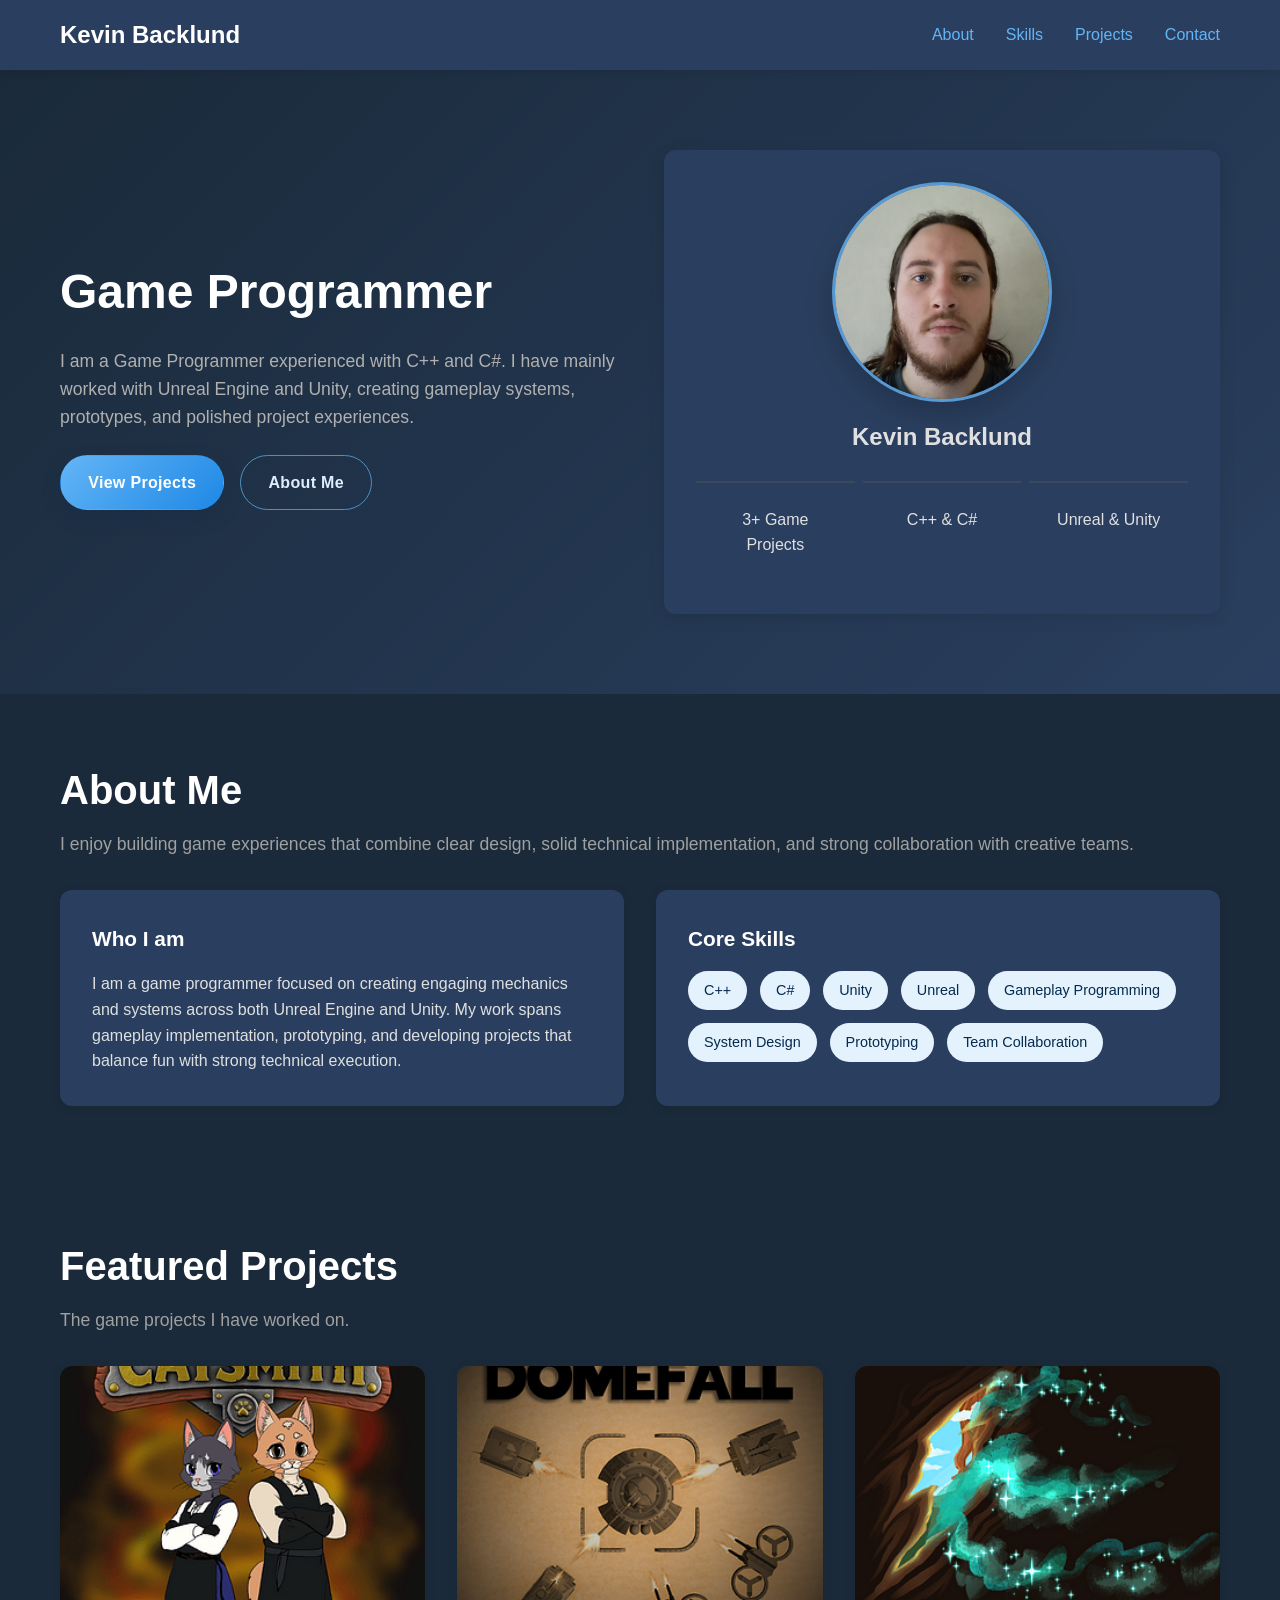
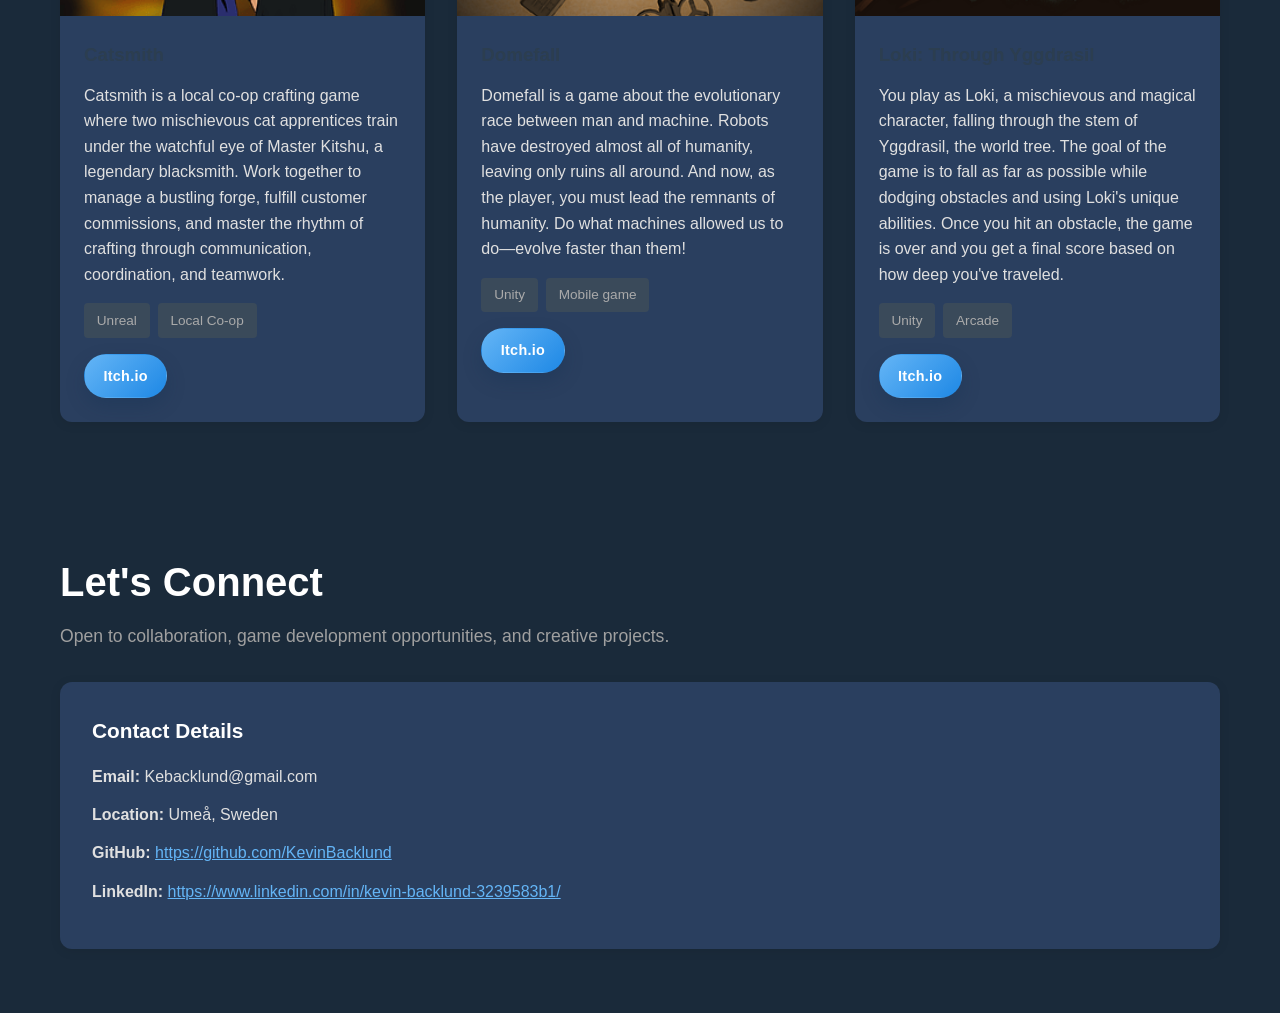
==== index.html @ a8ef3525 "Rename Index.html to index.html" ====
<!DOCTYPE html>
<html lang="en">
  <head>
    <meta charset="UTF-8" />
    <meta name="viewport" content="width=device-width, initial-scale=1.0" />
    <title>Kevin Backlund | Portfolio</title>
    <link rel="stylesheet" href="Assets/styles.css" />
  </head>
  <body>
    <header>
      <div class="container">
        <nav>
          <a href="#home" class="brand">Kevin Backlund</a>
          <div class="nav-links">
            <a href="#about">About</a>
            <a href="#skills">Skills</a>
            <a href="#projects">Projects</a>
            <a href="#contact">Contact</a>
          </div>
        </nav>
      </div>
    </header>

    <main>
      <section class="hero" id="home">
        <div class="container hero-grid">
          <div>
            <h1>Game Programmer</h1>
            <p class="lead">
              I am a Game Programmer experienced with C++ and C#. I have mainly worked with Unreal Engine and Unity, creating gameplay systems, prototypes, and polished project experiences.
            </p>
            <div class="hero-actions">
              <a href="#projects" class="btn">View Projects</a>
              <a href="#about" class="secondary-btn">About Me</a>
            </div>
          </div>

          <div class="profile-card">
            <div class="profile-box">
              <div class="profile-photo-frame" aria-label="Professional portrait placeholder">
                <img
                  src="Assets/Personalphoto.jpg"
                  alt="Kevin Backlund portrait"
                  onerror="this.style.display='none'; this.parentElement.classList.add('photo-missing');"
                />
                <span class="photo-placeholder">Professional Photo</span>
              </div>
              <h2>Kevin Backlund</h2>
            </div>
            <div class="stat-grid">
              <div class="stat">3+ Game Projects</div>
              <div class="stat">C++ & C#</div>
              <div class="stat">Unreal 
                & Unity</div>
            </div>
          </div>
        </div>
      </section>

      <section id="about">
        <div class="container">
          <div class="section-title">About Me</div>
          <p class="section-subtitle">
            I enjoy building game experiences that combine clear design, solid technical implementation, and strong collaboration with creative teams.
          </p>

          <div class="about-grid">
            <div class="card">
              <h3>Who I am</h3>
              <p>
                I am a game programmer focused on creating engaging mechanics and systems across both Unreal Engine and Unity. My work spans gameplay implementation, prototyping, and developing projects that balance fun with strong technical execution.
              </p>
            </div>

            <div class="card" id="skills">
              <h3>Core Skills</h3>
              <div class="skills-wrap">
                <span class="skill">C++</span>
                <span class="skill">C#</span>
                <span class="skill">Unity</span>
                <span class="skill">Unreal</span>
                <span class="skill">Gameplay Programming</span>
                <span class="skill">System Design</span>
                <span class="skill">Prototyping</span>
                <span class="skill">Team Collaboration</span>
              </div>
            </div>
          </div>
        </div>
      </section>

      <section id="projects">
        <div class="container">
          <div class="section-title">Featured Projects</div>
          <p class="section-subtitle">
            The game projects I have worked on.
          </p>

          <div class="projects-grid">
            <article class="project-card" role="link" tabindex="0" aria-label="View details about Catsmith" onclick="window.location.href='Catsmith.html';" onkeydown="if (event.key === 'Enter' || event.key === ' ') { event.preventDefault(); window.location.href='Catsmith.html'; }">
              <div class="project-visual">
                <img src="Assets/Catsmith.png" alt="Catsmith project preview" onerror="this.style.display='none'; this.parentElement.classList.add('has-image'); this.parentElement.querySelector('.image-placeholder').style.display='flex';" />
                <div class="image-placeholder">Add Catsmith image</div>
              </div>
              <div class="project-content">
                <h3>Catsmith</h3>
                <p>
                  Catsmith is a local co-op crafting game where two mischievous cat apprentices train under the watchful eye of Master Kitshu, a legendary blacksmith. Work together to manage a bustling forge, fulfill customer commissions, and master the rhythm of crafting through communication, coordination, and teamwork.
                </p>
                <div class="tech">
                  <span class="tag">Unreal</span>
                  <span class="tag">Local Co-op</span>
                </div>
                <div class="project-links">
                  <a class="btn small-btn" href="https://futuregames.itch.io/catsmith" target="_blank" rel="noreferrer">Itch.io</a>
                </div>
              </div>
            </article>

            <article class="project-card" role="link" tabindex="0" aria-label="View details about Domefall" onclick="window.location.href='Domefall.html';" onkeydown="if (event.key === 'Enter' || event.key === ' ') { event.preventDefault(); window.location.href='Domefall.html'; }">
              <div class="project-visual">
                <img src="Assets/Domefall.png" alt="Domefall project preview" onerror="this.style.display='none'; this.parentElement.classList.add('has-image'); this.parentElement.querySelector('.image-placeholder').style.display='flex';" />
                <div class="image-placeholder">Add Domefall image</div>
              </div>
              <div class="project-content">
                <h3>Domefall</h3>
                <p>
                  Domefall is a game about the evolutionary race between man and machine. Robots have destroyed almost all of humanity, leaving only ruins all around. And now, as the player, you must lead the remnants of humanity. Do what machines allowed us to do—evolve faster than them!
                </p>
                <div class="tech">
                  <span class="tag">Unity</span>
                  <span class="tag">Mobile game</span>
                </div>
                <div class="project-links">
                  <a class="btn small-btn" href="https://futuregames.itch.io/domefall" target="_blank" rel="noreferrer">Itch.io</a>
                </div>
              </div>
            </article>

            <article class="project-card" role="link" tabindex="0" aria-label="View details about Loki: Through Yggdrasil" onclick="window.location.href='Loki.html';" onkeydown="if (event.key === 'Enter' || event.key === ' ') { event.preventDefault(); window.location.href='Loki.html'; }">
              <div class="project-visual">
                <img src="Assets/loki.png" alt="Loki Through Yggdrasil project preview" onerror="this.style.display='none'; this.parentElement.classList.add('has-image'); this.parentElement.querySelector('.image-placeholder').style.display='flex';" />
                <div class="image-placeholder">Add Loki image</div>
              </div>
              <div class="project-content">
                <h3>Loki: Through Yggdrasil</h3>
                <p>
                  You play as Loki, a mischievous and magical character, falling through the stem of Yggdrasil, the world tree. The goal of the game is to fall as far as possible while dodging obstacles and using Loki's unique abilities. Once you hit an obstacle, the game is over and you get a final score based on how deep you've traveled.
                </p>
                <div class="tech">
                  <span class="tag">Unity</span>
                  <span class="tag">Arcade</span>
                </div>
                <div class="project-links">
                  <a class="btn small-btn" href="https://futuregames.itch.io/loki-through-yggdrasil" target="_blank" rel="noreferrer">Itch.io</a>
                </div>
              </div>
            </article>
          </div>
        </div>
      </section>
 
      <section id="contact">
        <div class="container">
          <div class="section-title">Let's Connect</div>
          <p class="section-subtitle">
            Open to collaboration, game development opportunities, and creative projects.
          </p>

          <div class="contact-grid">
            <div class="card">
              <h3>Contact Details</h3>
              <ul class="contact-list">
                <li><strong>Email:</strong> Kebacklund@gmail.com</li>
                <li><strong>Location:</strong> Umeå, Sweden</li>
                <li><strong>GitHub:</strong> <a href="https://github.com/KevinBacklund" target="_blank" rel="noreferrer">https://github.com/KevinBacklund</a></li>
                <li><strong>LinkedIn:</strong> <a href="https://www.linkedin.com/in/kevin-backlund-3239583b1/" target="_blank" rel="noreferrer">https://www.linkedin.com/in/kevin-backlund-3239583b1/</a></li>
              </ul>
            </div>
          </div>
        </div>
      </section>
  </body>
</html>
---- Assets/styles.css ----
* {
  margin: 0;
  padding: 0;
  box-sizing: border-box;
}

:root {
  --primary-color: #072a4d;
  --secondary-color: #06203a;
  --text-dark: #2c3e50;
  --text-light: #555555;
  --bg-light: #2a3f5f;
  --bg: #1a2a3a;
  --border-color: #3a4a5a;
}

body {
  font-family: -apple-system, BlinkMacSystemFont, 'Segoe UI', Roboto, 'Helvetica Neue', Arial, sans-serif;
  line-height: 1.6;
  color: #e0e0e0;
  background-color: #1a2a3a;
}

/* Header & Navigation */
header {
  background-color: #2a3f5f;
  box-shadow: 0 2px 8px rgba(0, 0, 0, 0.1);
  position: sticky;
  top: 0;
  z-index: 100;
}

.container {
  max-width: 1200px;
  margin: 0 auto;
  padding: 0 20px;
}

nav {
  display: flex;
  justify-content: space-between;
  align-items: center;
  padding: 1rem 0;
}

.brand {
  font-weight: 700;
  font-size: 1.5rem;
  color: #ffffff;
  text-decoration: none;
}

.nav-links {
  display: flex;
  gap: 2rem;
}

.nav-links a {
  text-decoration: none;
  color: #64b5f6;
  font-weight: 500;
  transition: color 0.3s, text-decoration 0.3s;
}

.nav-links a:hover {
  color: #ffffff;
  text-decoration: underline;
}

/* Hero Section */
.hero {
  padding: 5rem 0;
  background: linear-gradient(135deg, #1a2a3a 0%, #2a3f5f 100%);
}

.hero-grid {
  display: grid;
  grid-template-columns: 1fr 1fr;
  gap: 3rem;
  align-items: center;
}

.hero h1 {
  font-size: 3rem;
  margin-bottom: 1rem;
  color: #ffffff;
}

.lead {
  font-size: 1.1rem;
  color: #b0b0b0;
  margin-bottom: 1.5rem;
}

.hero-actions {
  display: flex;
  gap: 1rem;
  flex-wrap: wrap;
}

.btn,
.secondary-btn {
  display: inline-flex;
  align-items: center;
  justify-content: center;
  padding: 0.85rem 1.7rem;
  font-weight: 700;
  text-decoration: none;
  border-radius: 999px;
  transition: all 0.25s ease;
  cursor: pointer;
  letter-spacing: 0.02em;
  border: 1px solid transparent;
  box-shadow: 0 8px 20px rgba(7, 42, 77, 0.2);
}

.btn {
  background: linear-gradient(135deg, #64b5f6 0%, #1e88e5 100%);
  color: #ffffff;
}

.btn:hover {
  background: linear-gradient(135deg, #7ec6ff 0%, #2f8fe7 100%);
  transform: translateY(-2px);
  box-shadow: 0 12px 26px rgba(30, 136, 229, 0.28);
}

.btn:active {
  transform: translateY(0);
  box-shadow: 0 6px 16px rgba(30, 136, 229, 0.2);
}

.btn:focus-visible,
.secondary-btn:focus-visible {
  outline: 3px solid rgba(100, 181, 246, 0.5);
  outline-offset: 3px;
}

.secondary-btn {
  background: transparent;
  color: #dfeeff;
  border-color: rgba(100, 181, 246, 0.7);
  box-shadow: none;
}

.secondary-btn:hover {
  background: rgba(100, 181, 246, 0.12);
  border-color: rgba(100, 181, 246, 1);
  color: #ffffff;
  transform: translateY(-2px);
}

.secondary-btn:active {
  transform: translateY(0);
}

/* Profile Card */
.profile-card {
  background: #2a3f5f;
  padding: 2rem;
  border-radius: 12px;
  box-shadow: 0 4px 16px rgba(0, 0, 0, 0.1);
}

.profile-box {
  text-align: center;
  margin-bottom: 1.5rem;
}

.profile-photo-frame {
  position: relative;
  width: 220px;
  height: 220px;
  margin: 0 auto 1rem;
  border-radius: 50%;
  overflow: hidden;
  border: 3px solid rgba(100, 181, 246, 0.75);
  background: linear-gradient(135deg, rgba(100, 181, 246, 0.2), rgba(42, 63, 95, 0.9));
  box-shadow: 0 12px 28px rgba(0, 0, 0, 0.2);
}

.profile-photo-frame img {
  display: block;
  width: 100%;
  height: 100%;
  object-fit: cover;
}

.profile-photo-frame .photo-placeholder {
  display: none;
  width: 100%;
  height: 100%;
  align-items: center;
  justify-content: center;
  padding: 1rem;
  text-align: center;
  color: #dfeeff;
  font-size: 0.95rem;
  font-weight: 600;
  letter-spacing: 0.04em;
  text-transform: uppercase;
}

.profile-photo-frame.photo-missing img {
  display: none;
}

.profile-photo-frame.photo-missing .photo-placeholder {
  display: flex;
}

.avatar {
  width: 80px;
  height: 80px;
  background: var(--primary-color);
  color: var(--white);
  border-radius: 50%;
  display: flex;
  align-items: center;
  justify-content: center;
  font-size: 2rem;
  font-weight: 700;
  margin: 0 auto 1rem;
}

.stat-grid {
  display: grid;
  grid-template-columns: repeat(3, 1fr);
  gap: 0.5rem;
  text-align: center;
}

.stat {
  padding: 1.5rem 1rem;
  border-top: 2px solid var(--border-color);
}

.stat strong {
  color: var(--primary-color);
  display: block;
  margin-bottom: 0.5rem;
}

/* Section Styles */
section {
  padding: 4rem 0;
}

.section-title {
  font-size: 2.5rem;
  font-weight: 700;
  color: #ffffff;
  margin-bottom: 0.5rem;
}

.section-subtitle {
  font-size: 1.1rem;
  color: #a0a0a0;
  margin-bottom: 2rem;
}

/* About & Projects Grid */
.about-grid,
.projects-grid {
  display: grid;
  grid-template-columns: repeat(auto-fit, minmax(300px, 1fr));
  gap: 2rem;
  margin-top: 2rem;
}

.card {
  background: #2a3f5f;
  padding: 2rem;
  border-radius: 12px;
  box-shadow: 0 2px 12px rgba(0, 0, 0, 0.08);
}

.card h3 {
  color: #ffffff;
  margin-bottom: 1rem;
  font-size: 1.3rem;
}

.skills-wrap {
  display: flex;
  flex-wrap: wrap;
  gap: 0.8rem;
}

.skill {
  background: #e3f2fd;
  color: var(--primary-color);
  padding: 0.5rem 1rem;
  border-radius: 20px;
  font-size: 0.9rem;
  font-weight: 500;
}

/* Projects Grid */
.project-card {
  background: #2a3f5f;
  border-radius: 12px;
  overflow: hidden;
  box-shadow: 0 2px 12px rgba(0, 0, 0, 0.08);
  transition: transform 0.3s;
}

.project-card:hover {
  transform: translateY(-4px);
  box-shadow: 0 8px 24px rgba(0, 0, 0, 0.15);
}

.project-visual {
  height: 250px;
  background: #3a4a5a;
  display: flex;
  align-items: center;
  justify-content: center;
  overflow: hidden;
}

.project-visual img {
  width: 100%;
  height: 100%;
  object-fit: cover;
}

.image-placeholder {
  display: none;
  color: #999;
  font-size: 1rem;
}

.project-content {
  padding: 1.5rem;
}

.project-content h3 {
  color: var(--text-dark);
  margin-bottom: 0.8rem;
}

.tech {
  display: flex;
  gap: 0.5rem;
  margin: 1rem 0;
}

.tag {
  background: #3a4a5a;
  color: #aaa;
  padding: 0.4rem 0.8rem;
  border-radius: 4px;
  font-size: 0.85rem;
}

.small-btn {
  padding: 0.6rem 1.15rem;
  font-size: 0.9rem;
  border-radius: 999px;
}

/* Contact Section */
.contact-list {
  list-style: none;
}

.contact-list li {
  margin: 0.8rem 0;
}

.contact-list a {
  color: #64b5f6;
  text-decoration: underline;
  font-weight: 500;
}

.contact-list a:hover {
  color: #ffffff;
  text-decoration: underline;
}

/* Contact Form */
.contact-form {
  max-width: 600px;
  margin: 0 auto;
}

.form-group {
  margin-bottom: 1.5rem;
}

.form-group label {
  display: block;
  margin-bottom: 0.5rem;
  font-weight: 600;
}

.form-group input,
.form-group textarea {
  width: 100%;
  padding: 0.75rem;
  border: 1px solid var(--border-color);
  border-radius: 0.5rem;
  font-family: inherit;
  font-size: 1rem;
}

.form-group textarea {
  resize: vertical;
  min-height: 150px;
}

/* Footer */
footer {
  background-color: var(--text-dark);
  color: var(--white);
  text-align: center;
  padding: 2rem;
  margin-top: 4rem;
}

footer a {
  color: #64b5f6;
  text-decoration: underline;
  font-weight: 500;
  transition: color 0.3s;
}

footer a:hover {
  color: #ffffff;
}

/* Project Page Styles */
.project-hero {
  max-width: 1100px;
  margin: 0 auto;
  padding: 5rem 1.25rem 3rem;
  text-align: center;
}

.eyebrow {
  display: inline-block;
  margin-bottom: 1rem;
  color: #64b5f6;
  font-size: 0.82rem;
  font-weight: 700;
  letter-spacing: 0.12em;
  text-transform: uppercase;
}

.project-hero h1 {
  color: #ffffff;
  font-size: clamp(2.5rem, 5vw, 4.5rem);
  line-height: 1.1;
  margin-bottom: 1rem;
}

.intro {
  max-width: 760px;
  margin: 0 auto;
  font-size: 1.2rem;
  color: #d5dce5;
}

.project-meta {
  display: grid;
  grid-template-columns: repeat(4, minmax(180px, 1fr));
  gap: 1rem;
  max-width: 840px;
  margin: 2.5rem auto 0;
  padding: 1.5rem;
  border: 1px solid rgba(100, 181, 246, 0.25);
  border-radius: 18px;
  background: rgba(42, 63, 95, 0.7);
}

.project-meta div {
  display: flex;
  flex-direction: column;
  gap: 0.25rem;
}

.project-meta span {
  color: #9bb8d4;
  font-size: 0.8rem;
  text-transform: uppercase;
  letter-spacing: 0.08em;
}

.project-meta strong {
  color: #ffffff;
  font-size: 1rem;
}

.project-section {
  max-width: 1100px;
  margin: 0 auto;
  padding: 4rem 1.25rem;
}

.project-summary,
.process,
.outcome {
  border-top: 1px solid rgba(255, 255, 255, 0.08);
}

.project-section > div {
  display: grid;
  grid-template-columns: 1.1fr 1.9fr;
  gap: 2rem;
  align-items: start;
}

.project-section h2 {
  color: #ffffff;
  font-size: clamp(1.8rem, 3vw, 2.7rem);
  line-height: 1.2;
  margin-bottom: 1rem;
}

.project-section p {
  color: #dfe8f3;
  font-size: 1.05rem;
  margin-bottom: 1rem;
}

.project-section .split-content {
  display: grid;
  grid-template-columns: 1.1fr 1.9fr;
  gap: 2rem;
  align-items: start;
}

.feature-list {
  list-style: none;
  margin-top: 2rem;
  display: grid;
  grid-template-columns: repeat(3, minmax(0, 1fr));
  gap: 1rem;
}

.feature-list li {
  background: rgba(42, 63, 95, 0.8);
  border: 1px solid rgba(100, 181, 246, 0.22);
  border-radius: 16px;
  padding: 1.5rem;
  display: flex;
  flex-direction: column;
  gap: 0.6rem;
}

.feature-list strong {
  color: #ffffff;
  font-size: 1.1rem;
}

.feature-list span {
  color: #bfcedd;
  line-height: 1.6;
}

.contributions-grid {
  display: grid;
  grid-template-columns: repeat(3, minmax(0, 1fr));
  gap: 1.25rem;
  margin-top: 2rem;
}

.contributions-grid article {
  background: rgba(42, 63, 95, 0.78);
  border: 1px solid rgba(100, 181, 246, 0.18);
  border-radius: 18px;
  padding: 1.5rem;
}

.contributions-grid span {
  display: inline-flex;
  align-items: center;
  justify-content: center;
  width: 2.5rem;
  height: 2.5rem;
  border-radius: 50%;
  background: rgba(100, 181, 246, 0.15);
  color: #64b5f6;
  font-weight: 700;
  margin-bottom: 1rem;
}

.contributions-grid h3 {
  color: #ffffff;
  margin-bottom: 0.7rem;
}

.contributions-grid p {
  margin: 0;
  color: #d5dded;
}

/* Responsive Design */
@media (max-width: 768px) {
  .hero-grid {
    grid-template-columns: 1fr;
  }

  .nav-links {
    gap: 1rem;
  }

  .hero h1 {
    font-size: 2rem;
  }

  .section-title {
    font-size: 2rem;
  }

  .projects-grid {
    grid-template-columns: 1fr;
  }

  .project-meta,
  .project-section > div,
  .project-section .split-content,
  .feature-list,
  .process-grid {
    grid-template-columns: 1fr;
  }

  .project-hero {
    padding-top: 4rem;
  }
}
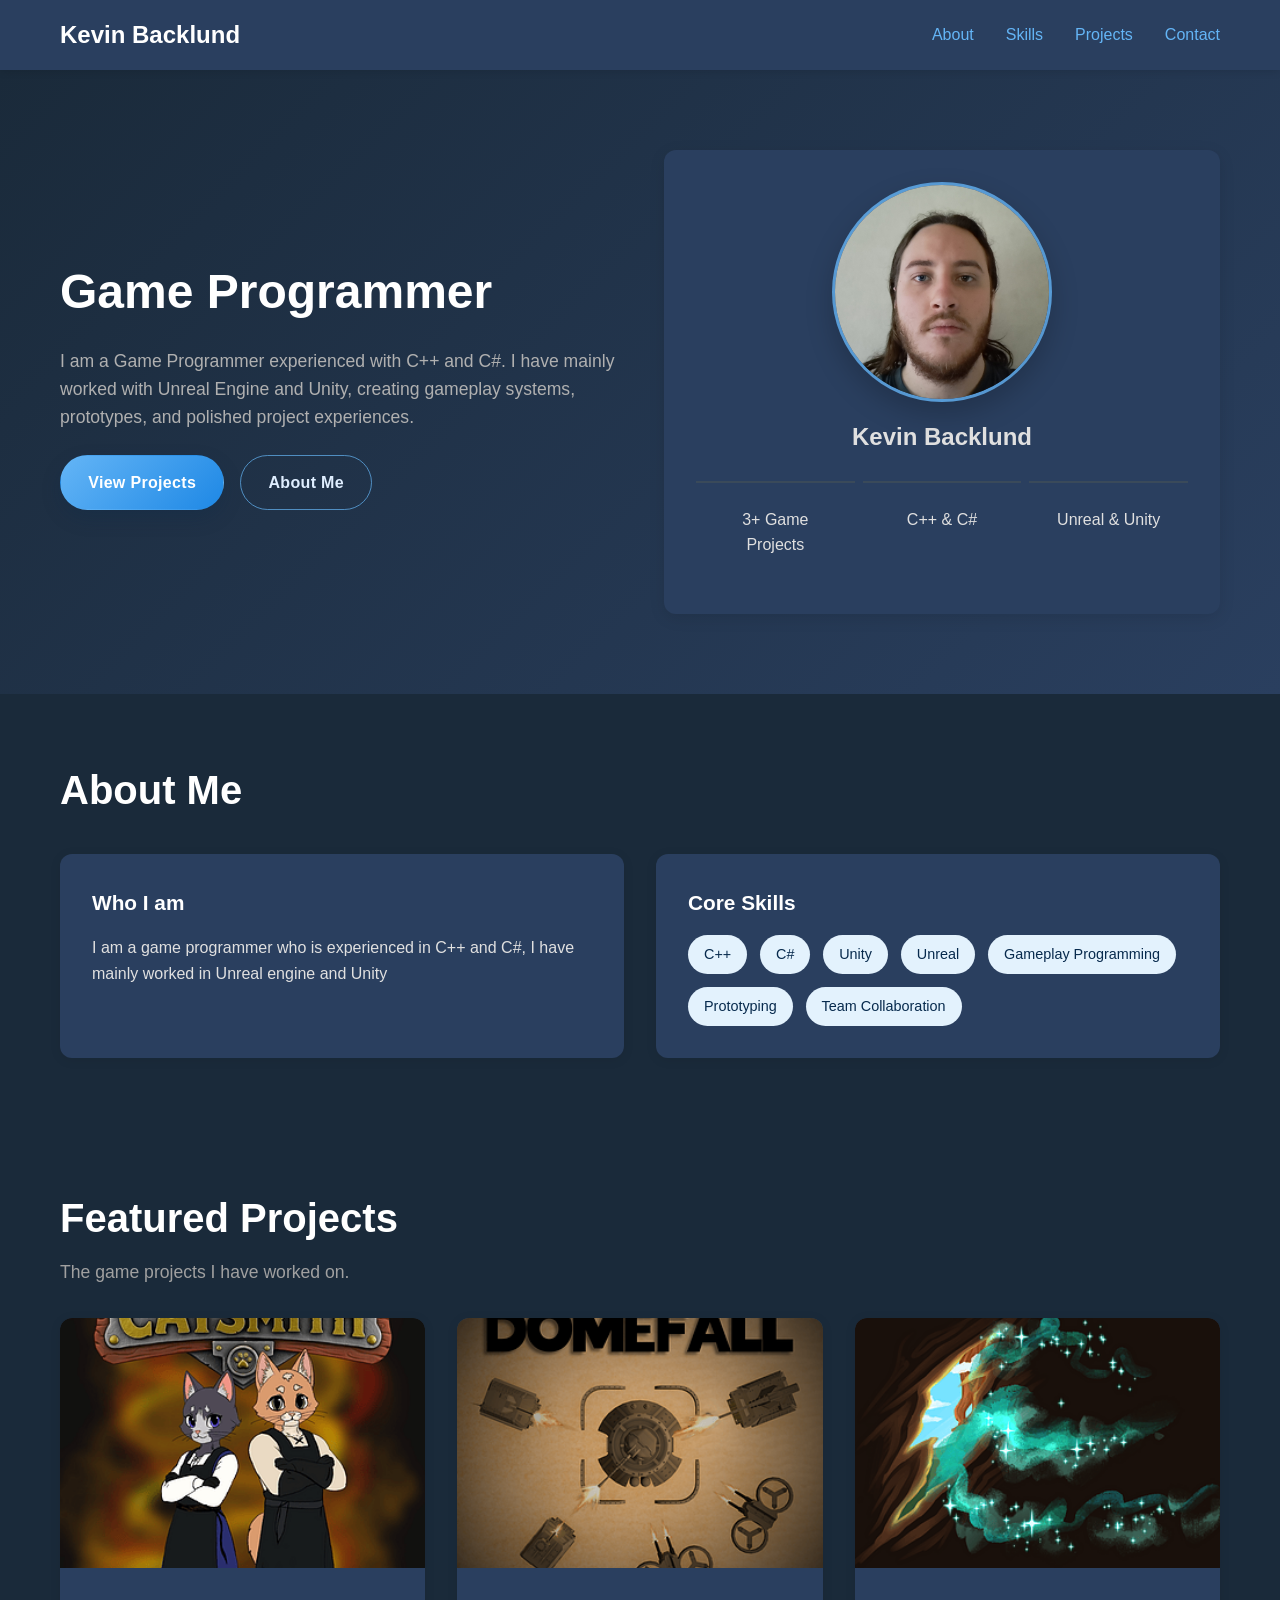
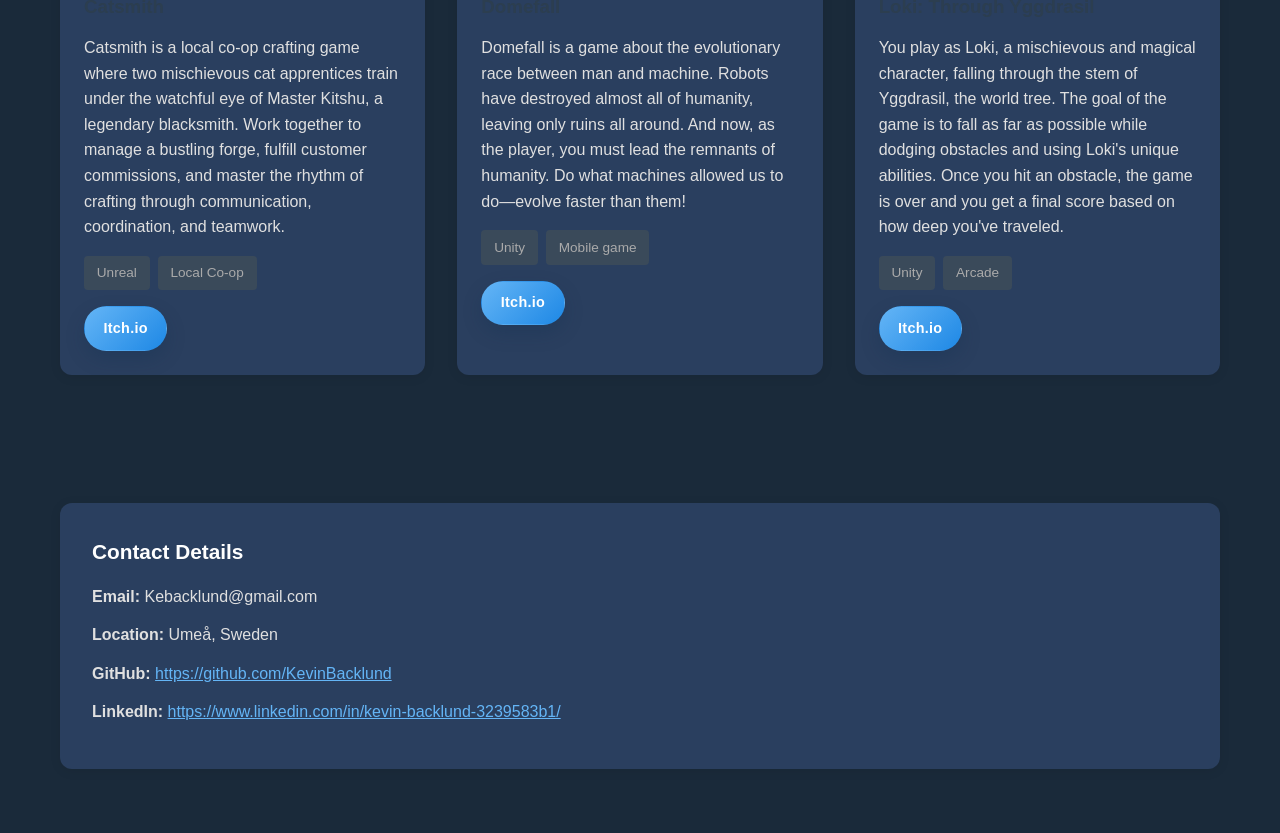
==== commit 0c6971f8: "stuff" ====
--- a/index.html
+++ b/index.html
@@ -60,15 +60,11 @@
       <section id="about">
         <div class="container">
           <div class="section-title">About Me</div>
-          <p class="section-subtitle">
-            I enjoy building game experiences that combine clear design, solid technical implementation, and strong collaboration with creative teams.
-          </p>
-
           <div class="about-grid">
             <div class="card">
               <h3>Who I am</h3>
               <p>
-                I am a game programmer focused on creating engaging mechanics and systems across both Unreal Engine and Unity. My work spans gameplay implementation, prototyping, and developing projects that balance fun with strong technical execution.
+                I am a game programmer who is experienced in C++ and C#, I have mainly worked in Unreal engine and Unity
               </p>
             </div>
 
@@ -80,7 +76,6 @@
                 <span class="skill">Unity</span>
                 <span class="skill">Unreal</span>
                 <span class="skill">Gameplay Programming</span>
-                <span class="skill">System Design</span>
                 <span class="skill">Prototyping</span>
                 <span class="skill">Team Collaboration</span>
               </div>
@@ -112,7 +107,7 @@
                   <span class="tag">Local Co-op</span>
                 </div>
                 <div class="project-links">
-                  <a class="btn small-btn" href="https://futuregames.itch.io/catsmith" target="_blank" rel="noreferrer">Itch.io</a>
+                  <a class="btn small-btn" href="https://futuregames.itch.io/catsmith" target="_blank" rel="noopener" onclick="event.stopPropagation();">Itch.io</a>
                 </div>
               </div>
             </article>
@@ -132,7 +127,7 @@
                   <span class="tag">Mobile game</span>
                 </div>
                 <div class="project-links">
-                  <a class="btn small-btn" href="https://futuregames.itch.io/domefall" target="_blank" rel="noreferrer">Itch.io</a>
+                  <a class="btn small-btn" href="https://futuregames.itch.io/domefall" target="_blank" rel="noopener" onclick="event.stopPropagation();">Itch.io</a>
                 </div>
               </div>
             </article>
@@ -152,7 +147,7 @@
                   <span class="tag">Arcade</span>
                 </div>
                 <div class="project-links">
-                  <a class="btn small-btn" href="https://futuregames.itch.io/loki-through-yggdrasil" target="_blank" rel="noreferrer">Itch.io</a>
+                  <a class="btn small-btn" href="https://futuregames.itch.io/loki-through-yggdrasil" target="_blank" rel="noopener" onclick="event.stopPropagation();">Itch.io</a>
                 </div>
               </div>
             </article>
@@ -162,19 +157,14 @@
  
       <section id="contact">
         <div class="container">
-          <div class="section-title">Let's Connect</div>
-          <p class="section-subtitle">
-            Open to collaboration, game development opportunities, and creative projects.
-          </p>
-
           <div class="contact-grid">
             <div class="card">
               <h3>Contact Details</h3>
               <ul class="contact-list">
                 <li><strong>Email:</strong> Kebacklund@gmail.com</li>
                 <li><strong>Location:</strong> Umeå, Sweden</li>
-                <li><strong>GitHub:</strong> <a href="https://github.com/KevinBacklund" target="_blank" rel="noreferrer">https://github.com/KevinBacklund</a></li>
-                <li><strong>LinkedIn:</strong> <a href="https://www.linkedin.com/in/kevin-backlund-3239583b1/" target="_blank" rel="noreferrer">https://www.linkedin.com/in/kevin-backlund-3239583b1/</a></li>
+                <li><strong>GitHub:</strong> <a href="https://github.com/KevinBacklund" target="_blank" rel="noopener">https://github.com/KevinBacklund</a></li>
+                <li><strong>LinkedIn:</strong> <a href="https://www.linkedin.com/in/kevin-backlund-3239583b1/" target="_blank" rel="noopener">https://www.linkedin.com/in/kevin-backlund-3239583b1/</a></li>
               </ul>
             </div>
           </div>
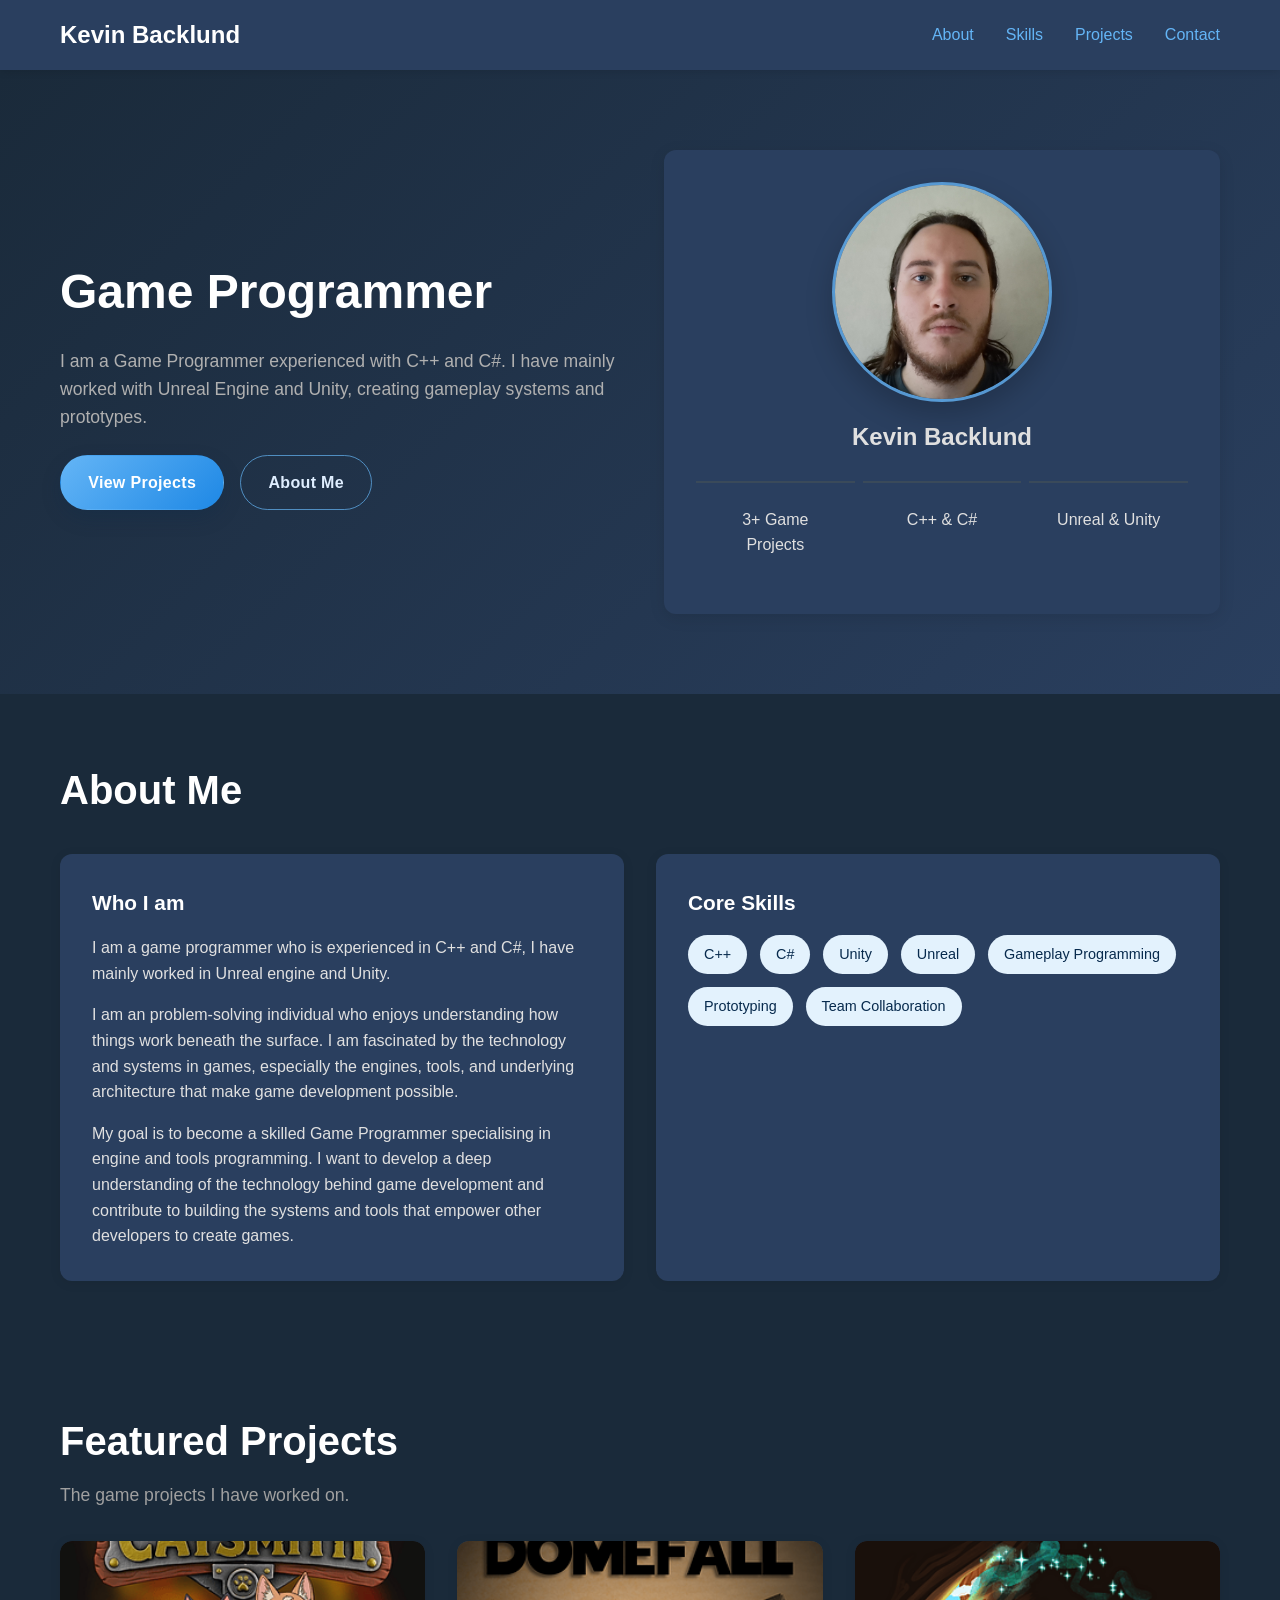
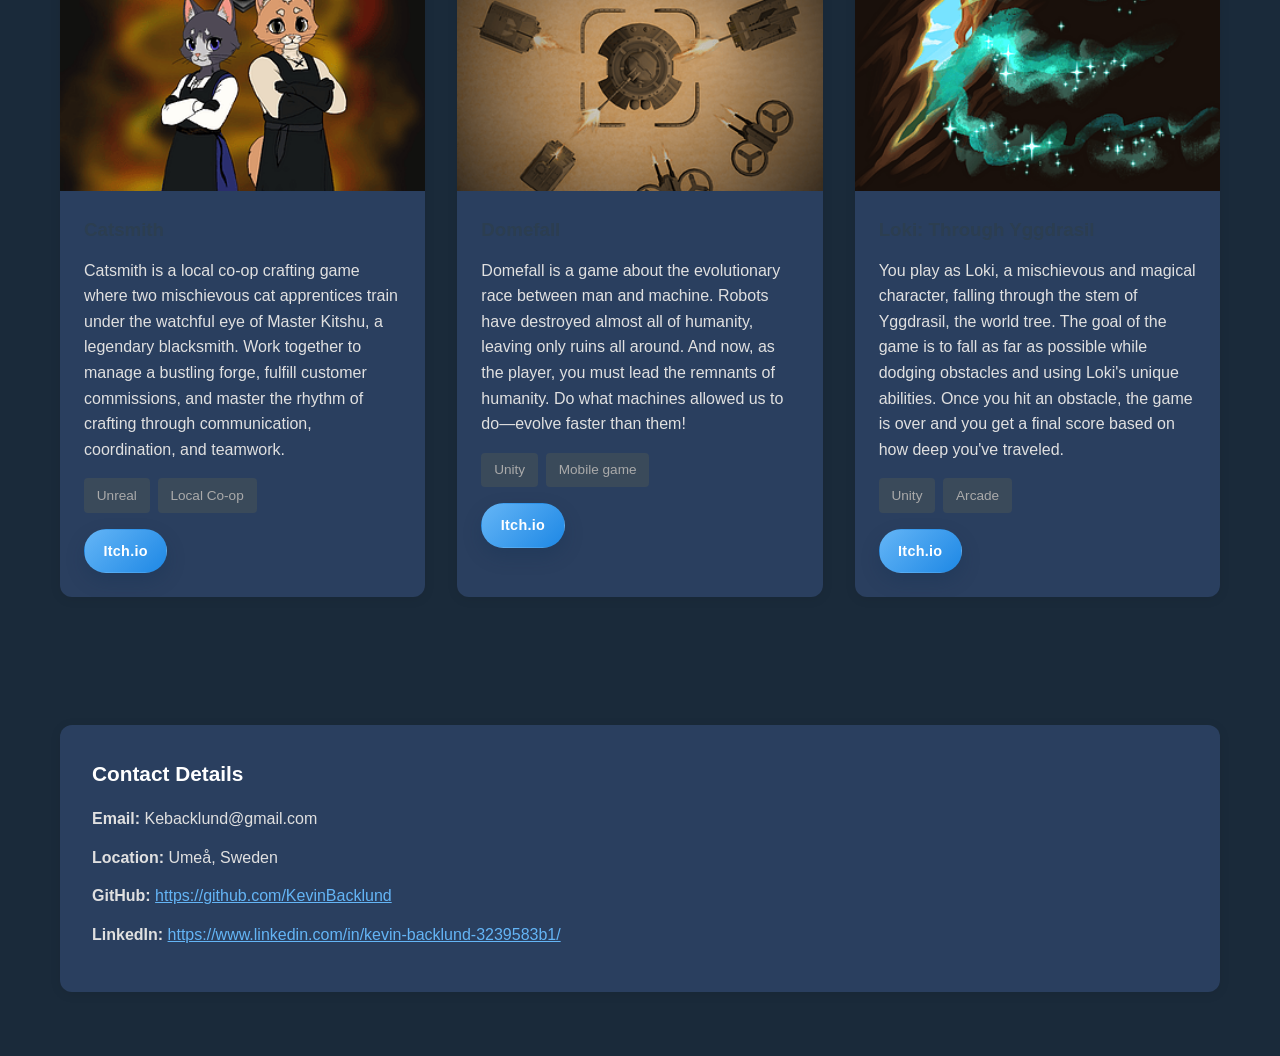
==== commit ff0ec297: "About section Improvements" ====
--- a/index.html
+++ b/index.html
@@ -27,7 +27,7 @@
           <div>
             <h1>Game Programmer</h1>
             <p class="lead">
-              I am a Game Programmer experienced with C++ and C#. I have mainly worked with Unreal Engine and Unity, creating gameplay systems, prototypes, and polished project experiences.
+              I am a Game Programmer experienced with C++ and C#. I have mainly worked with Unreal Engine and Unity, creating gameplay systems and prototypes.
             </p>
             <div class="hero-actions">
               <a href="#projects" class="btn">View Projects</a>
@@ -64,7 +64,13 @@
             <div class="card">
               <h3>Who I am</h3>
               <p>
-                I am a game programmer who is experienced in C++ and C#, I have mainly worked in Unreal engine and Unity
+                I am a game programmer who is experienced in C++ and C#, I have mainly worked in Unreal engine and Unity.
+              </p>
+              <p>
+                I am an problem-solving individual who enjoys understanding how things work beneath the surface. I am fascinated by the technology and systems in games, especially the engines, tools, and underlying architecture that make game development possible.             
+              </p>
+              <p>
+                My goal is to become a skilled Game Programmer specialising in engine and tools programming. I want to develop a deep understanding of the technology behind game development and contribute to building the systems and tools that empower other developers to create games.
               </p>
             </div>
 
--- a/Assets/styles.css
+++ b/Assets/styles.css
@@ -281,6 +281,10 @@
   font-size: 1.3rem;
 }
 
+.about-grid .card p + p {
+  margin-top: 1rem;
+}
+
 .skills-wrap {
   display: flex;
   flex-wrap: wrap;
